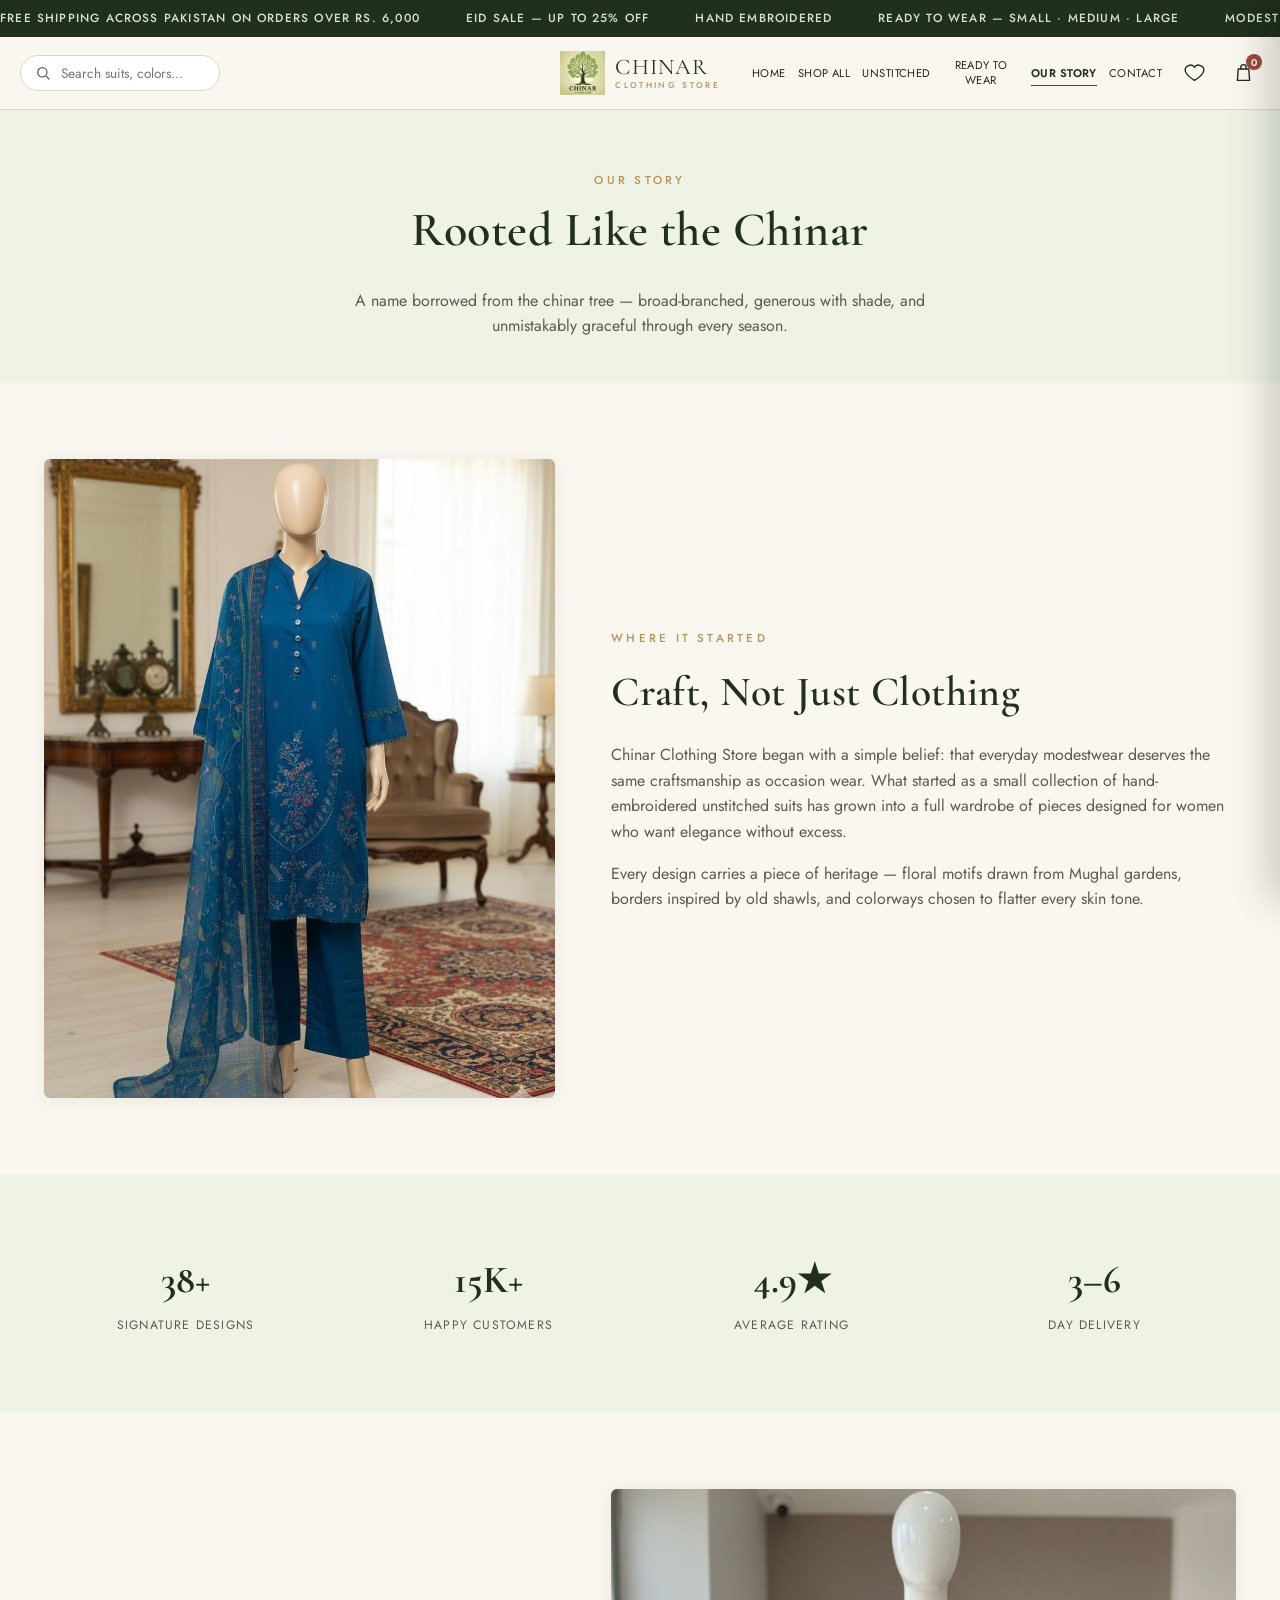
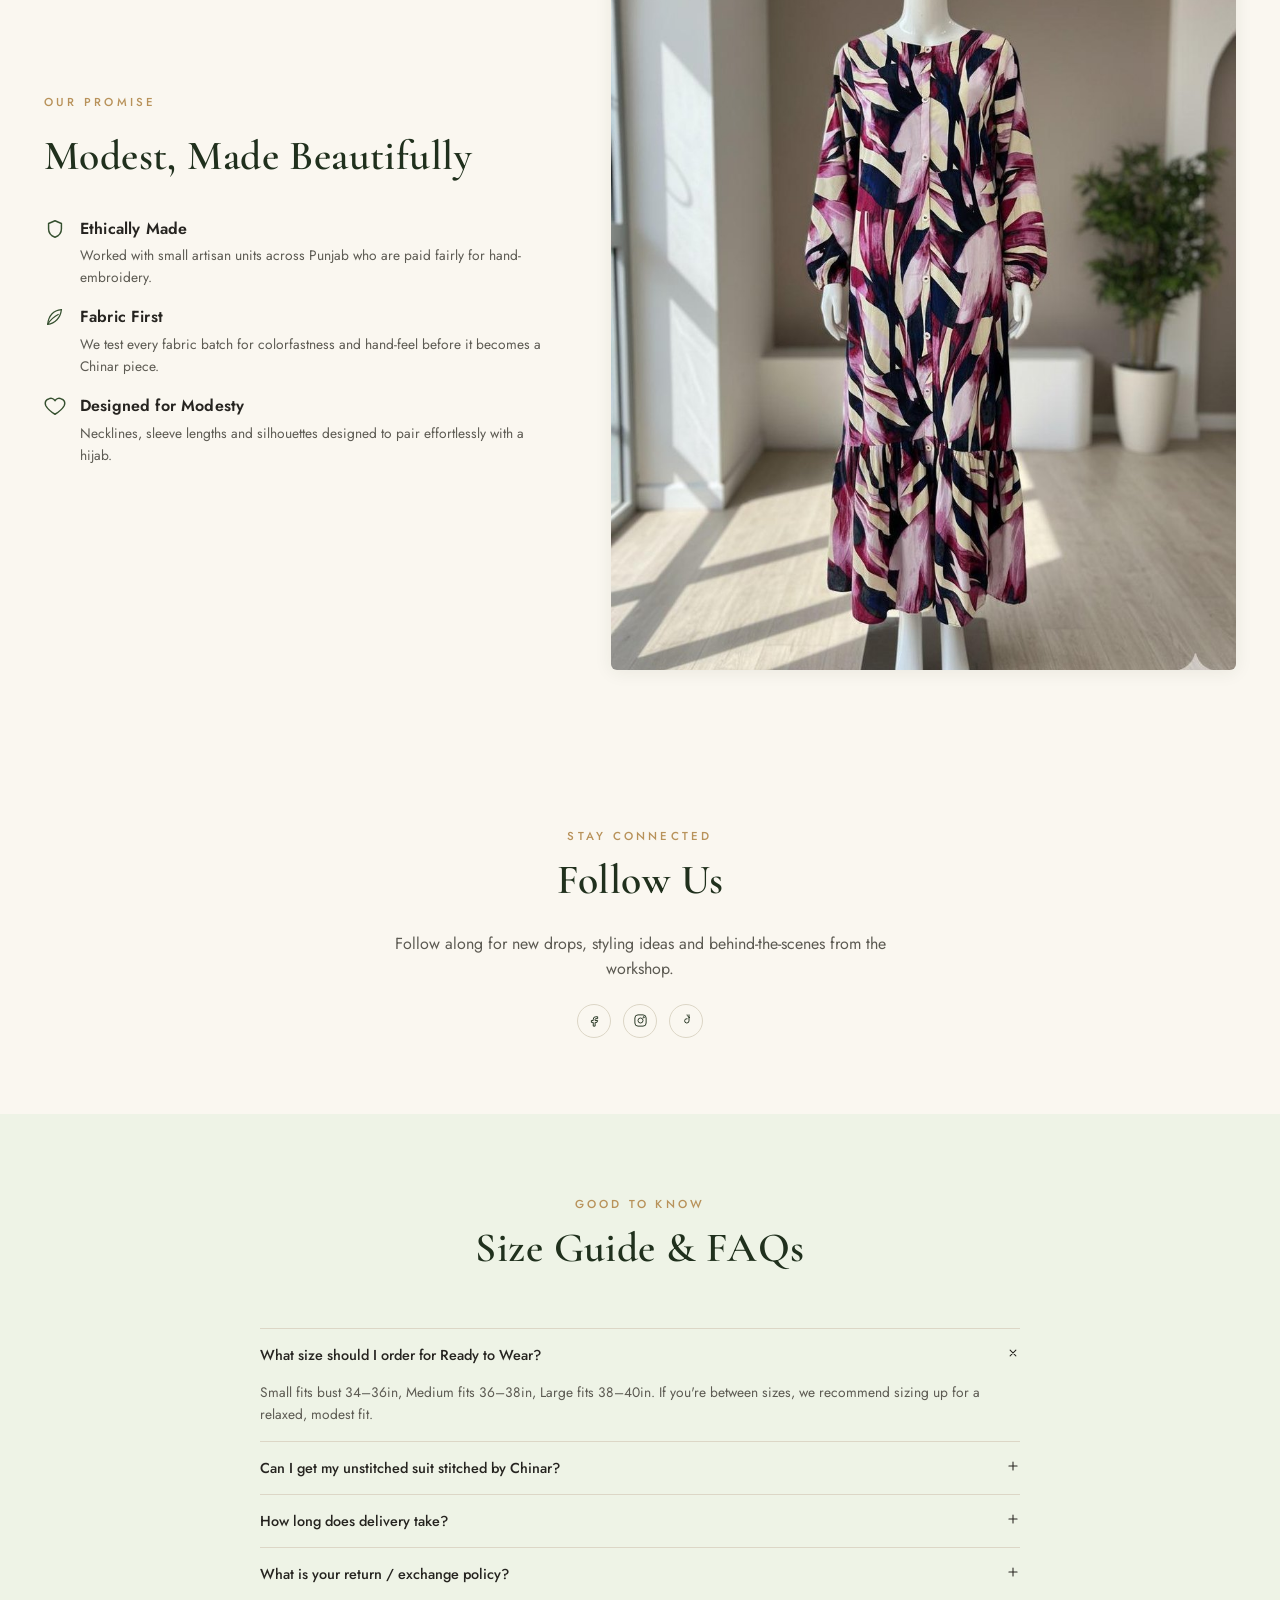
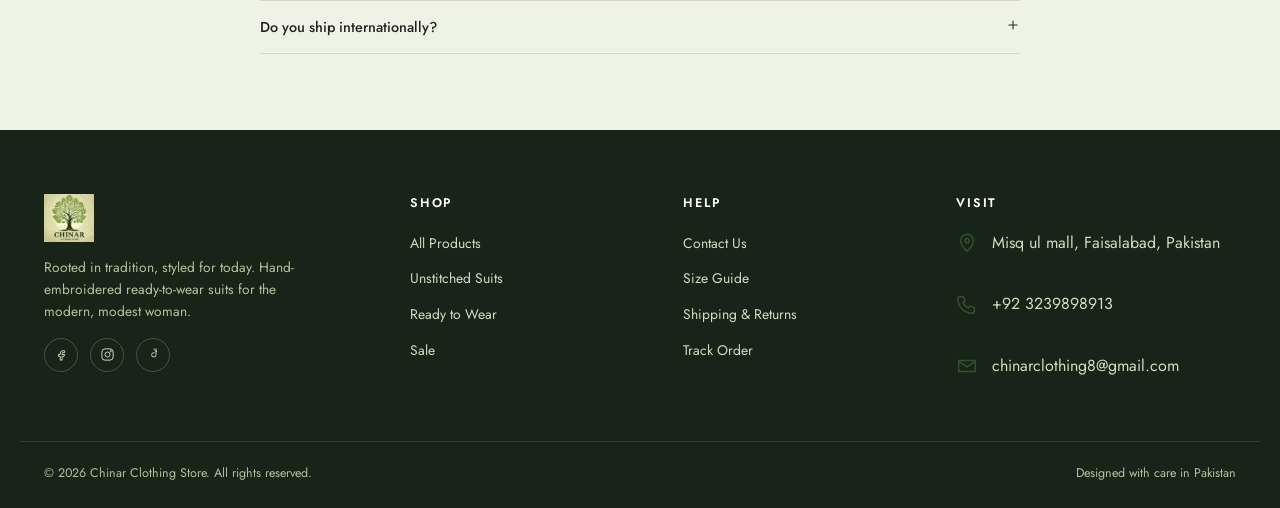
==== about.html @ 91ecc18a "Initial commit" ====
<!DOCTYPE html>
<html lang="en">
<head>
<meta charset="UTF-8" />
<meta name="viewport" content="width=device-width, initial-scale=1.0" />
<title>Our Story — Chinar Clothing Store</title>
<link rel="icon" href="assets/images/logo/chinar-logo-square.png" />
<link rel="preconnect" href="https://fonts.googleapis.com">
<link href="https://fonts.googleapis.com/css2?family=Cormorant+Garamond:ital,wght@0,500;0,600;0,700;1,500&family=Jost:wght@300;400;500;600&display=swap" rel="stylesheet">
<link rel="stylesheet" href="assets/css/style.css" />
</head>
<body>

<div id="top-marquee"></div>
<header class="site-header" id="site-header" data-active="about"></header>

<main>
  <div class="page-hero">
    <div class="container">
      <span class="eyebrow">Our Story</span>
      <h1>Rooted Like the Chinar</h1>
      <p>A name borrowed from the chinar tree — broad-branched, generous with shade, and unmistakably graceful through every season.</p>
    </div>
  </div>

  <section class="section">
    <div class="container story">
      <img id="aboutImg1" src="" alt="Chinar embroidery detail" />
      <div class="story-copy">
        <span class="eyebrow">Where It Started</span>
        <h2 class="section-title">Craft, Not Just Clothing</h2>
        <p>Chinar Clothing Store began with a simple belief: that everyday modestwear deserves the same craftsmanship as occasion wear. What started as a small collection of hand-embroidered unstitched suits has grown into a full wardrobe of pieces designed for women who want elegance without excess.</p>
        <p>Every design carries a piece of heritage — floral motifs drawn from Mughal gardens, borders inspired by old shawls, and colorways chosen to flatter every skin tone.</p>
      </div>
    </div>
  </section>

  <section class="section section-alt">
    <div class="container">
      <div class="stat-strip">
        <div><strong>38+</strong><span>Signature Designs</span></div>
        <div><strong>15K+</strong><span>Happy Customers</span></div>
        <div><strong>4.9★</strong><span>Average Rating</span></div>
        <div><strong>3–6</strong><span>Day Delivery</span></div>
      </div>
    </div>
  </section>

  <section class="section">
    <div class="container story">
      <div class="story-copy">
        <span class="eyebrow">Our Promise</span>
        <h2 class="section-title">Modest, Made Beautifully</h2>
        <ul class="value-list">
          <li id="valLeaf1"><div><h4>Ethically Made</h4><p>Worked with small artisan units across Punjab who are paid fairly for hand-embroidery.</p></div></li>
          <li id="valLeaf2"><div><h4>Fabric First</h4><p>We test every fabric batch for colorfastness and hand-feel before it becomes a Chinar piece.</p></div></li>
          <li id="valLeaf3"><div><h4>Designed for Modesty</h4><p>Necklines, sleeve lengths and silhouettes designed to pair effortlessly with a hijab.</p></div></li>
        </ul>
      </div>
      <img id="aboutImg2" src="" alt="Chinar suit detail" />
    </div>
  </section>

  <section class="section">
    <div class="container" style="text-align:center;">
      <span class="eyebrow">Stay Connected</span>
      <h2 class="section-title">Follow Us</h2>
      <p style="max-width:520px;margin:0 auto 22px;color:var(--ink-soft);">Follow along for new drops, styling ideas and behind-the-scenes from the workshop.</p>
      <div class="social-row social-row--light" style="justify-content:center;margin-top:0;">
        <a href="#" aria-label="Facebook" target="_blank" rel="noopener"><svg viewBox="0 0 24 24" fill="none" stroke="currentColor" stroke-width="1.5"><path d="M14 9h3V6h-3a4 4 0 0 0-4 4v2H7v3h3v6h3v-6h3l1-3h-4v-2a1 1 0 0 1 1-1Z"/></svg></a>
        <a href="#" aria-label="Instagram" target="_blank" rel="noopener"><svg viewBox="0 0 24 24" fill="none" stroke="currentColor" stroke-width="1.5"><rect x="3" y="3" width="18" height="18" rx="5"/><circle cx="12" cy="12" r="4"/><circle cx="17.2" cy="6.8" r="1"/></svg></a>
        <a href="#" aria-label="TikTok" target="_blank" rel="noopener"><svg viewBox="0 0 24 24" fill="none" stroke="currentColor" stroke-width="1.5" stroke-linecap="round" stroke-linejoin="round"><path d="M16 3v9.5a3.5 3.5 0 1 1-3-3.46"/><path d="M13 3c.3 2.2 1.8 3.9 4 4.2"/></svg></a>
      </div>
    </div>
  </section>

  <section class="section section-alt" id="faq">
    <div class="container">
      <div class="section-head">
        <span class="eyebrow">Good to Know</span>
        <h2 class="section-title">Size Guide &amp; FAQs</h2>
      </div>
      <div class="wrap-narrow" style="padding:0;">
        <div class="detail-accordion" id="faqAccordion" style="border-top:1px solid var(--line);"></div>
      </div>
    </div>
  </section>
</main>

<footer class="site-footer" id="site-footer"></footer>
<div id="cart-drawer-mount"></div>

<script src="assets/js/icons.js"></script>
<script src="assets/js/products-data.js"></script>
<script src="assets/js/cart.js"></script>
<script src="assets/js/partials.js"></script>
<script src="assets/js/main.js"></script>
<script>
  document.getElementById('valLeaf1').insertAdjacentHTML('afterbegin', ICONS.shield);
  document.getElementById('valLeaf2').insertAdjacentHTML('afterbegin', ICONS.leaf);
  document.getElementById('valLeaf3').insertAdjacentHTML('afterbegin', ICONS.heart);

  const faqs = [
    { q: "What size should I order for Ready to Wear?", a: "Small fits bust 34–36in, Medium fits 36–38in, Large fits 38–40in. If you're between sizes, we recommend sizing up for a relaxed, modest fit." },
    { q: "Can I get my unstitched suit stitched by Chinar?", a: "Yes — add stitching instructions in the order notes at checkout (bust, shirt length, sleeve style) and our tailoring partner will contact you. Stitching adds 5–7 business days." },
    { q: "How long does delivery take?", a: "Orders are dispatched within 2–3 business days and delivered within 3–6 business days across Pakistan via our courier partners." },
    { q: "What is your return / exchange policy?", a: "Ready-to-wear pieces can be exchanged within 7 days in original, unworn condition with tags attached. Unstitched fabric is cut-to-order and is final sale unless defective." },
    { q: "Do you ship internationally?", a: "Currently we ship across Pakistan only. International shipping is coming soon — join our newsletter to be notified." },
  ];
  document.getElementById('faqAccordion').innerHTML = faqs.map((f, i) => `
    <div class="accordion-item ${i === 0 ? 'open' : ''}">
      <button>${f.q} <span>${ICONS.plus}</span></button>
      <div class="accordion-body">${f.a}</div>
    </div>`).join('');
  document.querySelectorAll('.accordion-item button').forEach(btn => {
    btn.addEventListener('click', () => btn.parentElement.classList.toggle('open'));
  });

  (async function () {
    const products = await loadProducts();
    document.getElementById('aboutImg1').src = products[10]?.images[0] || '';
    document.getElementById('aboutImg2').src = products[25]?.images[1] || products[25]?.images[0] || '';
  })();
</script>
</body>
</html>
---- assets/css/style.css ----
/* =========================================================
   CHINAR — Design Tokens
   Palette: off-white paper, sage greens, deep chinar green,
   warm antique-gold accent for price/luxury touches.
   Type: Cormorant Garamond (display) + Jost (body/utility)
   Signature: hand-drawn chinar leaf/branch line-art motif
   ========================================================= */
:root{
  --off-white:#FAF7F0;
  --paper:#FCFAF5;
  --sage-50:#EEF3E6;
  --sage-100:#E3ECD8;
  --sage-200:#CFDDC0;
  --sage-300:#AEC49B;
  --chinar-green:#35502F;
  --chinar-green-dark:#20301D;
  --chinar-green-deep:#182417;
  --gold:#B8925A;
  --gold-soft:#E7D9BE;
  --ink:#262420;
  --ink-soft:#5C5A52;
  --line:#DCD6C6;
  --sale:#9C4A3C;
  --white:#FFFFFF;

  --font-display: "Cormorant Garamond", "Georgia", serif;
  --font-body: "Jost", "Helvetica Neue", Arial, sans-serif;

  --radius-sm: 3px;
  --radius-md: 6px;
  --shadow-card: 0 2px 18px rgba(32,48,29,0.08);
  --shadow-lift: 0 14px 40px rgba(32,48,29,0.16);
  --ease: cubic-bezier(.4,0,.2,1);
}

*,*::before,*::after{ box-sizing:border-box; }
html{ scroll-behavior:smooth; }
body{
  margin:0;
  font-family:var(--font-body);
  background:var(--off-white);
  color:var(--ink);
  -webkit-font-smoothing:antialiased;
  font-size:16px;
  line-height:1.6;
}
img{ max-width:100%; display:block; }
a{ color:inherit; text-decoration:none; }
ul{ list-style:none; margin:0; padding:0; }
button{ font-family:inherit; cursor:pointer; }
input,select,textarea{ font-family:inherit; font-size:1rem; }

h1,h2,h3,h4{
  font-family:var(--font-display);
  color:var(--chinar-green-dark);
  margin:0 0 .4em;
  font-weight:600;
  letter-spacing:.01em;
}
.eyebrow{
  font-family:var(--font-body);
  font-size:.72rem;
  letter-spacing:.28em;
  text-transform:uppercase;
  color:var(--gold);
  font-weight:500;
}
.section-title{ font-size:clamp(1.9rem,3.4vw,2.6rem); }
.lede{ color:var(--ink-soft); font-size:1.02rem; max-width:56ch; }

:focus-visible{ outline:2px solid var(--chinar-green); outline-offset:3px; }
@media (prefers-reduced-motion: reduce){
  *{ animation-duration:.001ms !important; transition-duration:.001ms !important; scroll-behavior:auto !important; }
}

.container{ width:100%; max-width:1240px; margin:0 auto; padding:0 24px; }
.wrap-narrow{ width:100%; max-width:760px; margin:0 auto; padding:0 24px; }

/* -------- Leaf / branch signature motifs -------- */
.leaf-divider{ display:flex; align-items:center; justify-content:center; gap:14px; margin:0 auto; width:100%; max-width:420px; }
.leaf-divider .line{ flex:1; height:1px; background:var(--sage-300); }
.leaf-divider svg{ width:22px; height:22px; flex:none; color:var(--chinar-green); }

.branch-bg{ position:absolute; inset:0; overflow:hidden; pointer-events:none; z-index:0; }
.branch-bg svg{ position:absolute; opacity:.14; }

/* =========================== HEADER =========================== */
.site-header{
  position:sticky; top:0; z-index:100;
  background:rgba(250,247,240,.92);
  backdrop-filter:blur(8px);
  border-bottom:1px solid var(--line);
}

.nav{
  display:flex; align-items:center; justify-content:space-between;
  padding:14px 0; gap:14px;
}
.nav-left, .nav-right{ display:flex; align-items:center; gap:16px; flex:1; min-width:0; }
.nav-right{ justify-content:flex-end; }
.brand{ display:flex; align-items:center; gap:10px; flex:none; }
.brand img{ height:44px; width:auto; }
.brand-text{ font-family:var(--font-display); font-size:1.4rem; letter-spacing:.05em; color:var(--chinar-green-dark); line-height:1; white-space:nowrap; }
.brand-text span{ display:block; font-family:var(--font-body); font-size:.52rem; letter-spacing:.28em; color:var(--gold); font-weight:500; margin-top:3px; }

.nav-links{ display:flex; align-items:center; gap:12px; flex-wrap:nowrap; }
.nav-links a{
  font-size:.7rem; letter-spacing:.04em; text-transform:uppercase;
  color:var(--ink); position:relative; padding:4px 0;
  flex:0 0 auto; max-width:76px; text-align:center; white-space:normal; line-height:1.3;
}
.nav-links a::after{
  content:""; position:absolute; left:0; bottom:-2px; width:0; height:1px;
  background:var(--chinar-green); transition:width .25s var(--ease);
}
.nav-links a:hover::after, .nav-links a.active::after{ width:100%; }
.nav-links a.active{ color:var(--chinar-green-dark); font-weight:600; }

.icon-btn{
  position:relative; background:none; border:none; padding:6px; color:var(--chinar-green-dark);
  display:inline-flex; align-items:center; justify-content:center;
}
.icon-btn svg{ width:21px; height:21px; }
.badge-count{
  position:absolute; top:-2px; right:-2px; background:var(--sale); color:#fff;
  font-size:.62rem; min-width:16px; height:16px; border-radius:50%;
  display:flex; align-items:center; justify-content:center; font-weight:600;
}
.search-box{ display:flex; align-items:center; background:var(--white); border:1px solid var(--line); border-radius:20px; padding:6px 14px; gap:8px; max-width:200px; }
.search-box input{ border:none; outline:none; background:transparent; font-size:.85rem; width:100%; color:var(--ink); }
.search-box svg{ width:16px; height:16px; color:var(--ink-soft); flex:none; }

.menu-toggle{ display:none; background:none; border:none; color:var(--chinar-green-dark); }
.menu-toggle svg{ width:26px; height:26px; }

@media (max-width: 1080px){
  .nav-links{
    position:fixed; inset:0 0 0 auto; width:min(78vw,340px); height:100vh;
    background:var(--paper); flex-direction:column; padding:100px 32px 32px;
    transform:translateX(100%); transition:transform .35s var(--ease); z-index:200;
    box-shadow:var(--shadow-lift); gap:22px;
  }
  .nav-links.open{ transform:translateX(0); }
  .nav-links a{ font-size:1rem; max-width:none; text-align:left; white-space:nowrap; }
  .search-box{ display:none; }
  .menu-toggle{ display:inline-flex; }
  .nav-scrim{ display:none; position:fixed; inset:0; background:rgba(24,36,23,.4); z-index:150; }
  .nav-scrim.open{ display:block; }
}

/* =========================== BUTTONS =========================== */
.btn{
  display:inline-flex; align-items:center; justify-content:center; gap:8px;
  padding:14px 30px; font-size:.8rem; letter-spacing:.14em; text-transform:uppercase;
  border-radius:2px; border:1px solid transparent; transition:all .25s var(--ease); font-weight:500;
}
.btn-primary{ background:var(--chinar-green-dark); color:var(--off-white); }
.btn-primary:hover{ background:var(--chinar-green); transform:translateY(-1px); box-shadow:var(--shadow-card); }
.btn-outline{ border-color:var(--chinar-green-dark); color:var(--chinar-green-dark); background:transparent; }
.btn-outline:hover{ background:var(--chinar-green-dark); color:var(--off-white); }
.btn-gold{ background:var(--gold); color:var(--chinar-green-deep); }
.btn-gold:hover{ background:#a5814c; }
.btn-block{ width:100%; }
.btn:disabled{ opacity:.45; cursor:not-allowed; pointer-events:none; }
.btn-sm{ padding:9px 18px; font-size:.72rem; }

/* =========================== HERO =========================== */
.hero{
  position:relative; overflow:hidden;
  background:linear-gradient(180deg,var(--sage-50) 0%, var(--off-white) 78%);
  padding:0px 0 32px;
}
.hero-grid{ position:relative; z-index:1; display:grid; grid-template-columns:1.05fr .95fr; gap:40px; align-items:center;}
.hero-copy .eyebrow{ margin-bottom:14px; display:block; }
.hero-copy h1{ font-size:clamp(2.6rem,5.2vw,4.1rem); line-height:1.05; margin-bottom:20px; }
.hero-copy h1 em{ font-style:italic; color:var(--chinar-green); }
.hero-copy p{ color:var(--ink-soft); max-width:46ch; margin-bottom:30px; font-size:1.05rem; }
.hero-cta{ display:flex; gap:16px; flex-wrap:wrap; }
.hero-stats{ display:flex; gap:34px; margin-top:44px; }
.hero-stats div strong{ display:block; font-family:var(--font-display); font-size:1.7rem; color:var(--chinar-green-dark); }
.hero-stats div span{ font-size:.72rem; letter-spacing:.1em; text-transform:uppercase; color:var(--ink-soft); }

.hero-visual{ position:relative; aspect-ratio:5/6; border-radius:6px; overflow:hidden; box-shadow:var(--shadow-lift); }
.hero-visual .track{ display:flex; width:400%; height:100%; animation:heroSlide 15s infinite ease-in-out; }
.hero-visual .track img{ width:25%; height:100%; object-fit:cover; }
@keyframes heroSlide{
  0%,20%{ transform:translateX(0); }
  25%,45%{ transform:translateX(-25%); }
  50%,70%{ transform:translateX(-50%); }
  75%,95%{ transform:translateX(-75%); }
  100%{ transform:translateX(0); }
}
.hero-visual .frame-tag{
  position:absolute; left:18px; bottom:18px; background:rgba(250,247,240,.92);
  padding:10px 16px; border-radius:3px; font-family:var(--font-display); font-size:1rem; color:var(--chinar-green-dark);
}
@media (max-width: 900px){
  .hero-grid{ grid-template-columns:1fr; }
  .hero-visual{ order:-1; aspect-ratio:1/1; }
}

/* =========================== MARQUEE / CATEGORY STRIP =========================== */
.strip{ background:var(--chinar-green-dark); color:var(--sage-100); padding:9px 0; overflow:hidden; }
.strip-track{ display:flex; gap:46px; white-space:nowrap; animation:marquee 28s linear infinite; width:max-content; }
.strip-track span{ font-family:var(--font-body); font-size:.74rem; letter-spacing:.1em; text-transform:uppercase; color:var(--sage-100); font-weight:500; opacity:.95; }
@keyframes marquee{ from{transform:translateX(0);} to{transform:translateX(-50%);} }

/* =========================== SECTIONS =========================== */
.section{ padding:76px 0; }
.section-head{ text-align:center; max-width:640px; margin:0 auto 46px; }
.section-head .lede{ margin:14px auto 0; }
.section-alt{ background:var(--sage-50); }

/* =========================== CATEGORY CARDS =========================== */
.cat-grid{ display:grid; grid-template-columns:repeat(3,1fr); gap:24px; }
.cat-card{ position:relative; border-radius:6px; overflow:hidden; aspect-ratio:3/4; box-shadow:var(--shadow-card); }
.cat-card img{ width:100%; height:100%; object-fit:cover; transition:transform .6s var(--ease); }
.cat-card:hover img{ transform:scale(1.06); }
.cat-card::after{ content:""; position:absolute; inset:0; background:linear-gradient(0deg,rgba(24,36,23,.72) 0%, rgba(24,36,23,0) 55%); }
.cat-card-label{ position:absolute; left:20px; bottom:18px; z-index:2; color:#fff; }
.cat-card-label .eyebrow{ color:var(--sage-200); }
.cat-card-label h3{ color:#fff; margin:4px 0 0; font-size:1.5rem; }
@media (max-width:800px){ .cat-grid{ grid-template-columns:1fr 1fr; } }
@media (max-width:520px){ .cat-grid{ grid-template-columns:1fr; } }

/* =========================== PRODUCT GRID / CARD =========================== */
.toolbar{ display:flex; flex-wrap:wrap; gap:14px; align-items:center; justify-content:space-between; margin-bottom:30px; }
.filters{ display:flex; gap:10px; flex-wrap:wrap; }
.chip{
  padding:9px 18px; border:1px solid var(--line); border-radius:20px; font-size:.78rem;
  letter-spacing:.04em; background:var(--white); color:var(--ink-soft); transition:all .2s var(--ease);
}
.chip:hover{ border-color:var(--chinar-green); color:var(--chinar-green-dark); }
.chip.active{ background:var(--chinar-green-dark); border-color:var(--chinar-green-dark); color:#fff; }
.sort-select{ padding:9px 14px; border:1px solid var(--line); border-radius:20px; background:var(--white); color:var(--ink-soft); font-size:.8rem; }
.result-count{ font-size:.82rem; color:var(--ink-soft); }

.product-grid{ display:grid; grid-template-columns:repeat(4,1fr); gap:26px 22px; }
@media (max-width:1080px){ .product-grid{ grid-template-columns:repeat(3,1fr); } }
@media (max-width:760px){ .product-grid{ grid-template-columns:repeat(2,1fr); gap:16px 12px; } }

.product-card{
  background:var(--white); border-radius:var(--radius-md); overflow:hidden;
  box-shadow:var(--shadow-card); transition:transform .3s var(--ease), box-shadow .3s var(--ease);
  display:flex; flex-direction:column; position:relative;
}
.product-card:hover{ transform:translateY(-5px); box-shadow:var(--shadow-lift); }
.product-media{ position:relative; aspect-ratio:3/4; overflow:hidden; background:var(--sage-50); }
.product-media img{ width:100%; height:100%; object-fit:cover; transition:opacity .4s var(--ease), transform .5s var(--ease); }
.product-media img.img-b{ position:absolute; inset:0; opacity:0; }
.product-card:hover .img-a{ opacity:0; }
.product-card:hover .img-b{ opacity:1; transform:scale(1.03); }

.tag-row{ position:absolute; top:10px; left:10px; display:flex; gap:6px; z-index:2; }
.tag{ font-size:.62rem; letter-spacing:.08em; text-transform:uppercase; padding:5px 9px; border-radius:2px; font-weight:600; }
.tag-sale{ background:var(--sale); color:#fff; }
.tag-new{ background:var(--chinar-green-dark); color:#fff; }
.tag-limited{ background:var(--gold); color:var(--chinar-green-deep); }
.tag-out{ background:var(--ink-soft); color:#fff; }

.wish-btn{
  position:absolute; top:10px; right:10px; z-index:2; background:rgba(255,255,255,.92); border:none;
  width:32px; height:32px; border-radius:50%; display:flex; align-items:center; justify-content:center;
  color:var(--chinar-green-dark); transition:transform .2s var(--ease);
}
.wish-btn:hover{ transform:scale(1.1); }
.wish-btn svg{ width:16px; height:16px; }
.wish-btn.active svg{ fill:var(--sale); stroke:var(--sale); }

.quick-add{
  position:absolute; left:8px; right:8px; bottom:8px; z-index:2;
  opacity:0; transform:translateY(6px); transition:all .25s var(--ease);
}
.product-card:hover .quick-add{ opacity:1; transform:translateY(0); }
.quick-add button{
  width:100%; background:var(--chinar-green-dark); color:#fff; border:none; padding:11px; font-size:.72rem;
  letter-spacing:.1em; text-transform:uppercase; border-radius:2px;
}
.quick-add button:hover{ background:var(--chinar-green); }

.product-info{ padding:14px 14px 16px; flex:1; display:flex; flex-direction:column; gap:5px; }
.product-info .p-collection{ font-size:.66rem; letter-spacing:.12em; text-transform:uppercase; color:var(--gold); }
.product-info h3{ font-size:1.08rem; margin:0; font-weight:600; }
.product-info .p-color{ font-size:.78rem; color:var(--ink-soft); }
.price-row{ display:flex; align-items:baseline; gap:8px; margin-top:4px; }
.price{ font-family:var(--font-display); font-size:1.2rem; color:var(--chinar-green-dark); font-weight:600; }
.price-old{ font-size:.85rem; color:var(--ink-soft); text-decoration:line-through; }
.price-off{ font-size:.7rem; color:var(--sale); font-weight:600; }

.clip-dots{ position:absolute; bottom:8px; left:50%; transform:translateX(-50%); display:flex; gap:5px; z-index:2; }
.clip-dots span{ width:5px; height:5px; border-radius:50%; background:rgba(255,255,255,.6); }
.clip-dots span.on{ background:#fff; }

/* =========================== FEATURE / STORY SPLIT =========================== */
.story{ display:grid; grid-template-columns:.9fr 1.1fr; gap:56px; align-items:center; }
.story img{ border-radius:6px; box-shadow:var(--shadow-card); width:100%; aspect-ratio:4/5; object-fit:cover; }
.story-copy .eyebrow{ display:block; margin-bottom:12px; }
.story-copy p{ color:var(--ink-soft); margin-bottom:16px; }
.value-list{ display:grid; gap:16px; margin-top:26px; }
.value-list li{ display:flex; gap:14px; align-items:flex-start; }
.value-list svg{ width:22px; height:22px; color:var(--chinar-green); flex:none; margin-top:2px; }
.value-list h4{ margin:0 0 3px; font-size:1rem; font-family:var(--font-body); font-weight:600; color:var(--ink); }
.value-list p{ margin:0; font-size:.86rem; color:var(--ink-soft); }
@media (max-width:900px){ .story{ grid-template-columns:1fr; } }

/* =========================== TESTIMONIALS =========================== */
.testi-grid{ display:grid; grid-template-columns:repeat(3,1fr); gap:24px; }
.testi-card{ background:var(--white); padding:28px; border-radius:6px; box-shadow:var(--shadow-card); }
.testi-card .stars{ color:var(--gold); letter-spacing:2px; margin-bottom:12px; }
.testi-card p{ color:var(--ink-soft); font-size:.94rem; margin-bottom:16px; }
.testi-name{ font-family:var(--font-display); font-size:1.05rem; color:var(--chinar-green-dark); }
.testi-loc{ font-size:.76rem; color:var(--ink-soft); }
@media (max-width:800px){ .testi-grid{ grid-template-columns:1fr; } }

/* =========================== NEWSLETTER =========================== */
.newsletter{ background:var(--chinar-green-dark); color:var(--off-white); border-radius:8px; padding:56px 40px; text-align:center; position:relative; overflow:hidden; }
.newsletter h2{ color:#fff; }
.newsletter p{ color:var(--sage-200); max-width:50ch; margin:0 auto 26px; }
.newsletter-form{ display:flex; gap:10px; max-width:420px; margin:0 auto; }
.newsletter-form input{ flex:1; padding:13px 16px; border-radius:3px; border:none; }
@media (max-width:520px){ .newsletter-form{ flex-direction:column; } }

/* =========================== FOOTER =========================== */
.site-footer{ background:var(--chinar-green-deep); color:var(--sage-200); padding:64px 0 24px; }
.footer-grid{ display:grid; grid-template-columns:1.4fr 1fr 1fr 1.2fr; gap:40px; padding-bottom:40px; border-bottom:1px solid rgba(255,255,255,.1); }
.footer-brand img{ height:48px; margin-bottom:14px; }
.footer-brand p{ font-size:.86rem; color:var(--sage-300); max-width:32ch; }
.footer-col h4{ color:#fff; font-family:var(--font-body); font-size:.78rem; letter-spacing:.14em; text-transform:uppercase; margin-bottom:16px; font-weight:600; }
.footer-col li{ margin-bottom:10px; }
.footer-col a{ font-size:.87rem; color:var(--sage-200); }
.footer-col a:hover{ color:#fff; }
.social-row{ display:flex; gap:12px; margin-top:16px; }
.social-row a{ width:34px; height:34px; border:1px solid rgba(255,255,255,.2); border-radius:50%; display:flex; align-items:center; justify-content:center; }
.social-row a:hover{ background:var(--chinar-green); border-color:var(--chinar-green);}
.social-row svg{ width:15px; height:15px; }
.social-row--light a{ border-color:var(--line); color:var(--chinar-green-dark); }
.social-row--light a:hover{ background:var(--chinar-green); border-color:var(--chinar-green); color:#fff; }
.footer-bottom{ display:flex; justify-content:space-between; align-items:center; padding-top:22px; font-size:.78rem; color:var(--sage-300); flex-wrap:wrap; gap:10px; }
@media (max-width:900px){ .footer-grid{ grid-template-columns:1fr 1fr; } }
@media (max-width:520px){ .footer-grid{ grid-template-columns:1fr; } }

/* =========================== BREADCRUMB =========================== */
.breadcrumb{ font-size:.78rem; color:var(--ink-soft); padding:20px 0; display:flex; gap:8px; align-items:center; }
.breadcrumb a:hover{ color:var(--chinar-green); }

/* =========================== PRODUCT DETAIL =========================== */
.pdp{ display:grid; grid-template-columns:.55fr .8fr .55fr; gap:0; align-items:start; }
.pdp-thumbs{ display:flex; flex-direction:column; gap:10px; position:sticky; top:90px; }
.pdp-thumb{ border:1px solid var(--line); border-radius:4px; overflow:hidden; cursor:pointer; aspect-ratio:3/4; width:74px; }
.pdp-thumb.active{ border-color:var(--chinar-green); box-shadow:0 0 0 1px var(--chinar-green); }
.pdp-main{ padding:0 26px; }
.pdp-main-media{ position:relative; border-radius:6px; overflow:hidden; aspect-ratio:3/4; background:var(--sage-50); box-shadow:var(--shadow-card); }
.pdp-main-media img{ width:100%; height:100%; object-fit:cover; }
.pdp-nav-btn{ position:absolute; top:50%; transform:translateY(-50%); background:rgba(255,255,255,.85); border:none; width:38px; height:38px; border-radius:50%; display:flex; align-items:center; justify-content:center; }
.pdp-nav-btn.prev{ left:12px; } .pdp-nav-btn.next{ right:12px; }
.pdp-nav-btn svg{ width:18px; height:18px; }
.pdp-clip-count{ position:absolute; bottom:12px; right:12px; background:rgba(24,36,23,.7); color:#fff; font-size:.72rem; padding:5px 10px; border-radius:12px; }

.pdp-info{ padding-left:10px; }
.pdp-info .p-collection{ font-size:.72rem; letter-spacing:.14em; text-transform:uppercase; color:var(--gold); }
.pdp-info h1{ font-size:2rem; margin:8px 0 6px; }
.pdp-info .p-sku{ font-size:.76rem; color:var(--ink-soft); margin-bottom:14px; }
.pdp-price-row{ display:flex; align-items:baseline; gap:12px; margin:14px 0 6px; }
.pdp-price-row .price{ font-size:1.7rem; }
.pdp-stock{ font-size:.82rem; margin-bottom:20px; display:inline-flex; align-items:center; gap:6px; }
.dot{ width:7px; height:7px; border-radius:50%; }
.dot.in{ background:#4c7a3f; } .dot.out{ background:var(--sale); }
.pdp-desc{ color:var(--ink-soft); font-size:.94rem; margin-bottom:22px; padding-bottom:22px; border-bottom:1px solid var(--line); }

.size-label{ display:flex; justify-content:space-between; font-size:.8rem; margin-bottom:10px; }
.size-label a{ color:var(--chinar-green); text-decoration:underline; }
.size-options{ display:flex; gap:10px; flex-wrap:wrap; margin-bottom:24px; }
.size-opt{ border:1px solid var(--line); background:#fff; padding:11px 18px; border-radius:3px; font-size:.85rem; }
.size-opt.active{ border-color:var(--chinar-green-dark); background:var(--chinar-green-dark); color:#fff; }
.size-opt:disabled{ opacity:.4; text-decoration:line-through; cursor:not-allowed; }

.qty-row{ display:flex; align-items:center; gap:16px; margin-bottom:22px; }
.qty-stepper{ display:flex; align-items:center; border:1px solid var(--line); border-radius:3px; }
.qty-stepper button{ background:none; border:none; width:38px; height:42px; font-size:1.1rem; color:var(--chinar-green-dark); }
.qty-stepper span{ width:34px; text-align:center; font-size:.95rem; }

.pdp-actions{ display:flex; gap:12px; margin-bottom:26px; }
.pdp-trust{ display:grid; gap:12px; }
.pdp-trust li{ display:flex; gap:10px; align-items:center; font-size:.82rem; color:var(--ink-soft); }
.pdp-trust svg{ width:18px; height:18px; color:var(--chinar-green); flex:none; }

.pdp-side{ padding-left:26px; }
.detail-accordion{ border-top:1px solid var(--line); }
.accordion-item{ border-bottom:1px solid var(--line); }
.accordion-item button{ width:100%; text-align:left; background:none; border:none; padding:16px 0; display:flex; justify-content:space-between; align-items:center; font-size:.9rem; color:var(--ink); font-weight:500; }
.accordion-item button svg{ width:14px; height:14px; transition:transform .25s var(--ease); }
.accordion-item.open button svg{ transform:rotate(45deg); }
.accordion-body{ max-height:0; overflow:hidden; transition:max-height .3s var(--ease); font-size:.86rem; color:var(--ink-soft); }
.accordion-item.open .accordion-body{ max-height:300px; padding-bottom:16px; }

@media (max-width:980px){
  .pdp{ grid-template-columns:1fr; }
  .pdp-thumbs{ position:static; flex-direction:row; overflow-x:auto; }
  .pdp-thumb{ width:64px; flex:none; }
  .pdp-main, .pdp-side{ padding:20px 0; }
}

/* related */
.related-title{ margin-top:70px; margin-bottom:26px; text-align:center; }

/* =========================== CART DRAWER =========================== */
.cart-scrim{ position:fixed; inset:0; background:rgba(24,36,23,.45); z-index:300; opacity:0; pointer-events:none; transition:opacity .3s var(--ease); }
.cart-scrim.open{ opacity:1; pointer-events:auto; }
.cart-drawer{
  position:fixed; top:0; right:0; height:100vh; width:min(420px,92vw); background:var(--paper);
  z-index:301; transform:translateX(100%); transition:transform .35s var(--ease);
  display:flex; flex-direction:column; box-shadow:-10px 0 40px rgba(0,0,0,.2);
}
.cart-drawer.open{ transform:translateX(0); }
.cart-head{ display:flex; justify-content:space-between; align-items:center; padding:22px 24px; border-bottom:1px solid var(--line); }
.cart-head h3{ margin:0; font-size:1.3rem; }
.cart-close{ background:none; border:none; color:var(--ink); }
.cart-close svg{ width:22px; height:22px; }
.cart-items{ flex:1; overflow-y:auto; padding:18px 24px; display:flex; flex-direction:column; gap:18px; }
.cart-empty{ text-align:center; padding:60px 20px; color:var(--ink-soft); }
.cart-empty svg{ width:56px; height:56px; color:var(--sage-300); margin-bottom:14px; }
.cart-item{ display:flex; gap:14px; }
.cart-item img{ width:70px; height:93px; object-fit:cover; border-radius:4px; }
.cart-item-info{ flex:1; }
.cart-item-info h4{ font-family:var(--font-body); font-weight:600; font-size:.92rem; margin:0 0 3px; }
.cart-item-info .meta{ font-size:.76rem; color:var(--ink-soft); margin-bottom:8px; }
.cart-item-row{ display:flex; justify-content:space-between; align-items:center; }
.cart-item-remove{ background:none; border:none; color:var(--sale); font-size:.74rem; text-decoration:underline; }
.mini-stepper{ display:flex; align-items:center; border:1px solid var(--line); border-radius:3px; }
.mini-stepper button{ background:none; border:none; width:26px; height:28px; font-size:.9rem; }
.mini-stepper span{ width:22px; text-align:center; font-size:.82rem; }
.cart-foot{ padding:20px 24px 26px; border-top:1px solid var(--line); }
.cart-subtotal{ display:flex; justify-content:space-between; margin-bottom:6px; font-size:.95rem; }
.cart-subtotal strong{ font-family:var(--font-display); font-size:1.2rem; color:var(--chinar-green-dark); }
.cart-note{ font-size:.76rem; color:var(--ink-soft); margin-bottom:16px; }

.toast{
  position:fixed; bottom:26px; left:50%; transform:translateX(-50%) translateY(20px); z-index:400;
  background:var(--chinar-green-dark); color:#fff; padding:14px 22px; border-radius:30px;
  font-size:.85rem; display:flex; align-items:center; gap:10px; opacity:0; transition:all .3s var(--ease); pointer-events:none;
}
.toast.show{ opacity:1; transform:translateX(-50%) translateY(0); }
.toast svg{ width:18px; height:18px; color:var(--sage-200); }

/* =========================== FORMS / CHECKOUT / CART PAGE =========================== */
.form-grid{ display:grid; grid-template-columns:1fr 1fr; gap:16px; }
.form-field{ margin-bottom:16px; }
.form-field label{ display:block; font-size:.78rem; letter-spacing:.04em; margin-bottom:7px; color:var(--ink-soft); }
.form-field input, .form-field select, .form-field textarea{
  width:100%; padding:12px 14px; border:1px solid var(--line); border-radius:4px; background:#fff; color:var(--ink);
}
.form-field input:focus, .form-field select:focus, .form-field textarea:focus{ border-color:var(--chinar-green); }
.pay-options{ display:grid; gap:12px; margin:18px 0 26px; }
.pay-opt{ border:1px solid var(--line); border-radius:6px; padding:15px 16px; display:flex; align-items:center; gap:12px; cursor:pointer; }
.pay-opt.selected{ border-color:var(--chinar-green); background:var(--sage-50); }
.pay-opt input{ width:16px; height:16px; accent-color:var(--chinar-green-dark); }
.pay-opt .pay-name{ font-weight:600; font-size:.92rem; }
.pay-opt .pay-desc{ font-size:.78rem; color:var(--ink-soft); }
.pay-opt svg{ width:24px; height:24px; color:var(--chinar-green); }

.checkout-grid{ display:grid; grid-template-columns:1.3fr .9fr; gap:50px; align-items:start; }
.order-summary{ background:var(--sage-50); border-radius:8px; padding:26px; position:sticky; top:100px; }
.order-summary .row{ display:flex; justify-content:space-between; font-size:.9rem; margin-bottom:10px; color:var(--ink-soft); }
.order-summary .row.total{ font-size:1.15rem; color:var(--chinar-green-dark); font-weight:600; margin-top:14px; padding-top:14px; border-top:1px solid var(--line); }
.order-summary .row.total strong{ font-family:var(--font-display); font-size:1.4rem; }
.mini-cart-row{ display:flex; gap:12px; margin-bottom:14px; }
.mini-cart-row img{ width:52px; height:69px; object-fit:cover; border-radius:3px; }
.mini-cart-row .qty-badge{ background:var(--chinar-green-dark); color:#fff; border-radius:50%; width:18px; height:18px; font-size:.65rem; display:inline-flex; align-items:center; justify-content:center; margin-left:6px; }
.promo-row{ display:flex; gap:8px; margin:16px 0; }
.promo-row input{ flex:1; padding:11px 12px; border:1px solid var(--line); border-radius:4px; }
@media (max-width:900px){ .checkout-grid{ grid-template-columns:1fr; } .order-summary{ position:static; } .form-grid{ grid-template-columns:1fr; } }

.cart-table{ width:100%; border-collapse:collapse; }
.cart-table th{ text-align:left; font-size:.72rem; letter-spacing:.1em; text-transform:uppercase; color:var(--ink-soft); padding:0 0 14px; border-bottom:1px solid var(--line); }
.cart-table td{ padding:20px 0; border-bottom:1px solid var(--line); vertical-align:top; }
.cart-table .prod-cell{ display:flex; gap:16px; }
.cart-table .prod-cell img{ width:80px; height:106px; object-fit:cover; border-radius:4px; }

.empty-state{ text-align:center; padding:90px 20px; }
.empty-state svg{ width:70px; height:70px; color:var(--sage-300); margin-bottom:18px; }

/* =========================== PAGE HERO (interior pages) =========================== */
.page-hero{ background:var(--sage-50); padding:56px 0 44px; text-align:center; position:relative; overflow:hidden; }
.page-hero h1{ font-size:clamp(2.2rem,4vw,3rem); }
.page-hero p{ color:var(--ink-soft); max-width:60ch; margin:10px auto 0; }

/* =========================== ABOUT PAGE EXTRAS =========================== */
.stat-strip{ display:grid; grid-template-columns:repeat(4,1fr); gap:20px; text-align:center; }
.stat-strip div strong{ display:block; font-family:var(--font-display); font-size:2.4rem; color:var(--chinar-green-dark); }
.stat-strip div span{ font-size:.76rem; letter-spacing:.1em; text-transform:uppercase; color:var(--ink-soft); }
@media (max-width:700px){ .stat-strip{ grid-template-columns:1fr 1fr; } }

/* =========================== CONTACT =========================== */
.contact-grid{ display:grid; grid-template-columns:1fr 1fr; gap:50px; }
.contact-info li{ display:flex; gap:14px; margin-bottom:22px; }
.contact-info svg{ width:22px; height:22px; color:var(--chinar-green); flex:none; margin-top:2px; }
.contact-info h4{ margin:0 0 3px; font-size:.95rem; color:var(--ink); }
.contact-info p{ margin:0; font-size:.85rem; color:var(--ink-soft); }
@media (max-width:800px){ .contact-grid{ grid-template-columns:1fr; } }

/* utility */
.mt-0{margin-top:0;} .center{ text-align:center; }
.skeleton{ background:linear-gradient(90deg,var(--sage-50) 25%,var(--sage-100) 37%,var(--sage-50) 63%); background-size:400% 100%; animation:sk 1.4s ease infinite; }
@keyframes sk{ 0%{background-position:100% 0;} 100%{background-position:0 0;} }
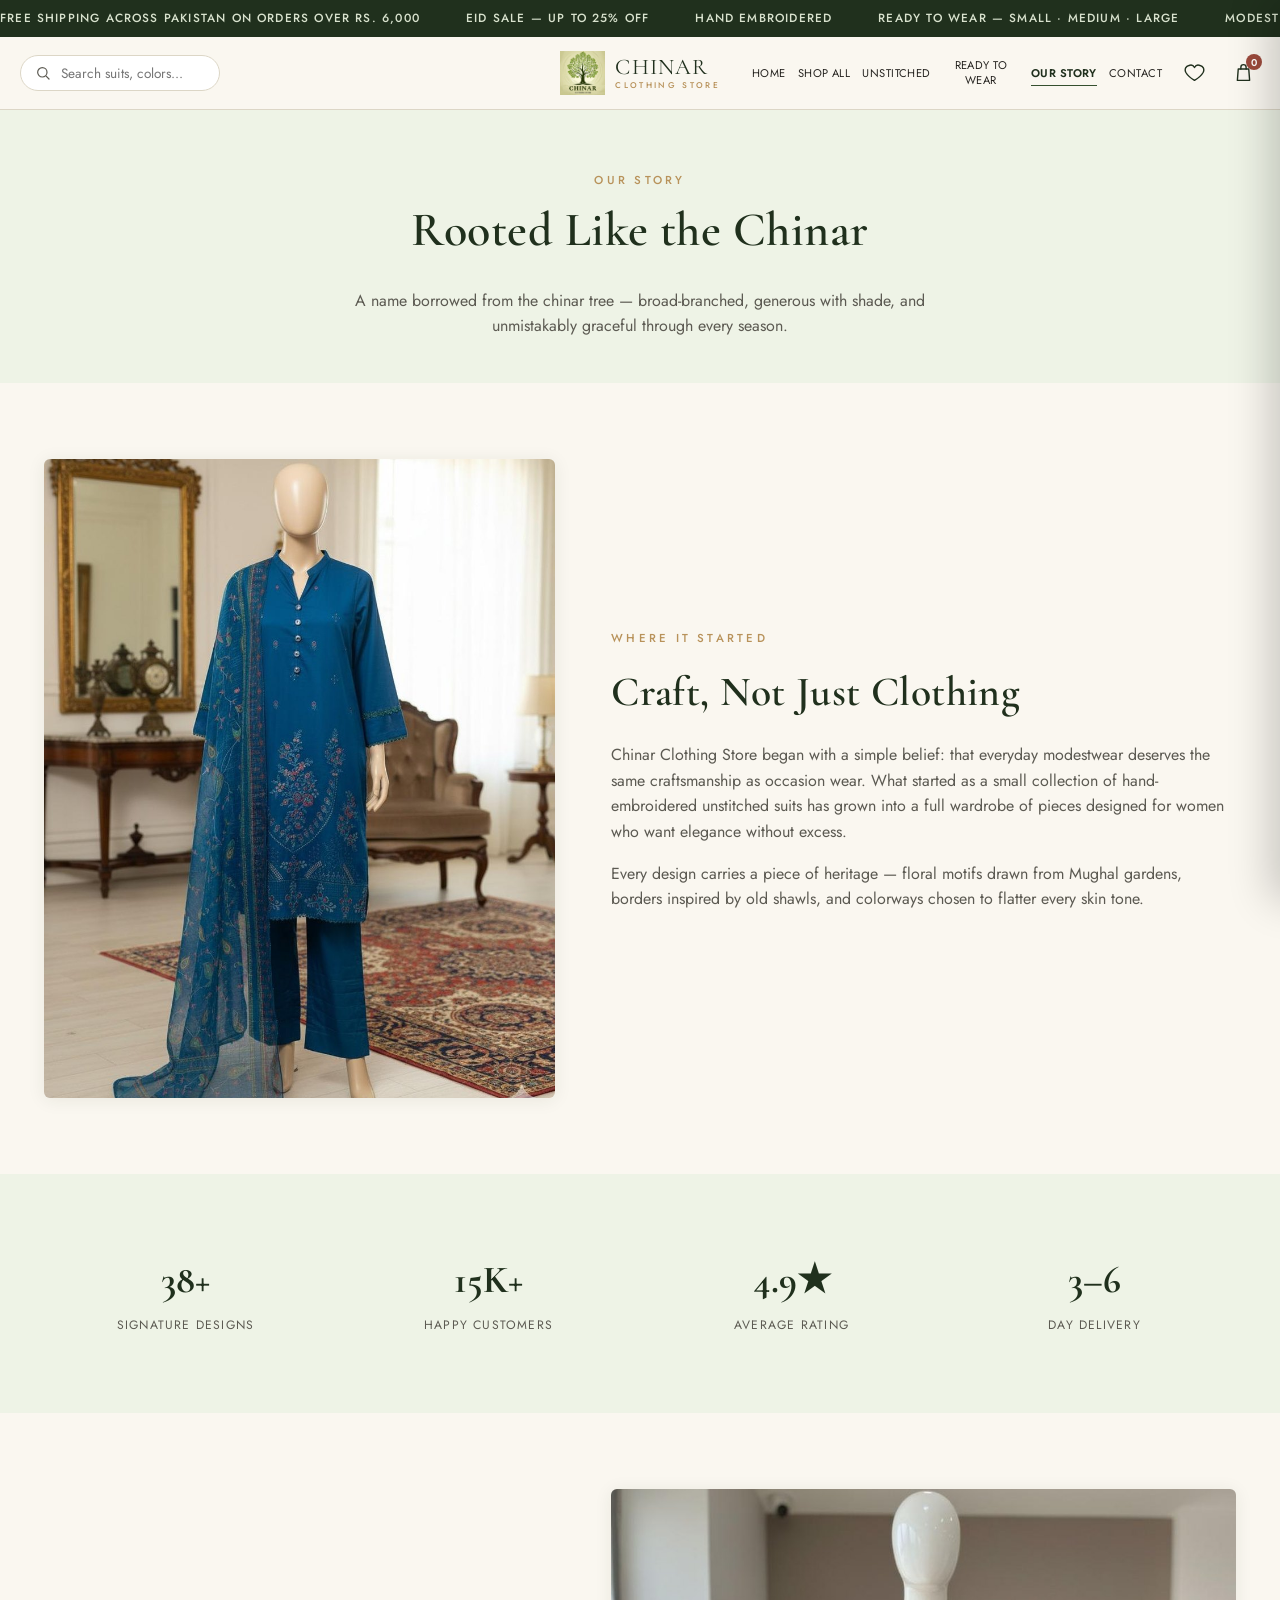
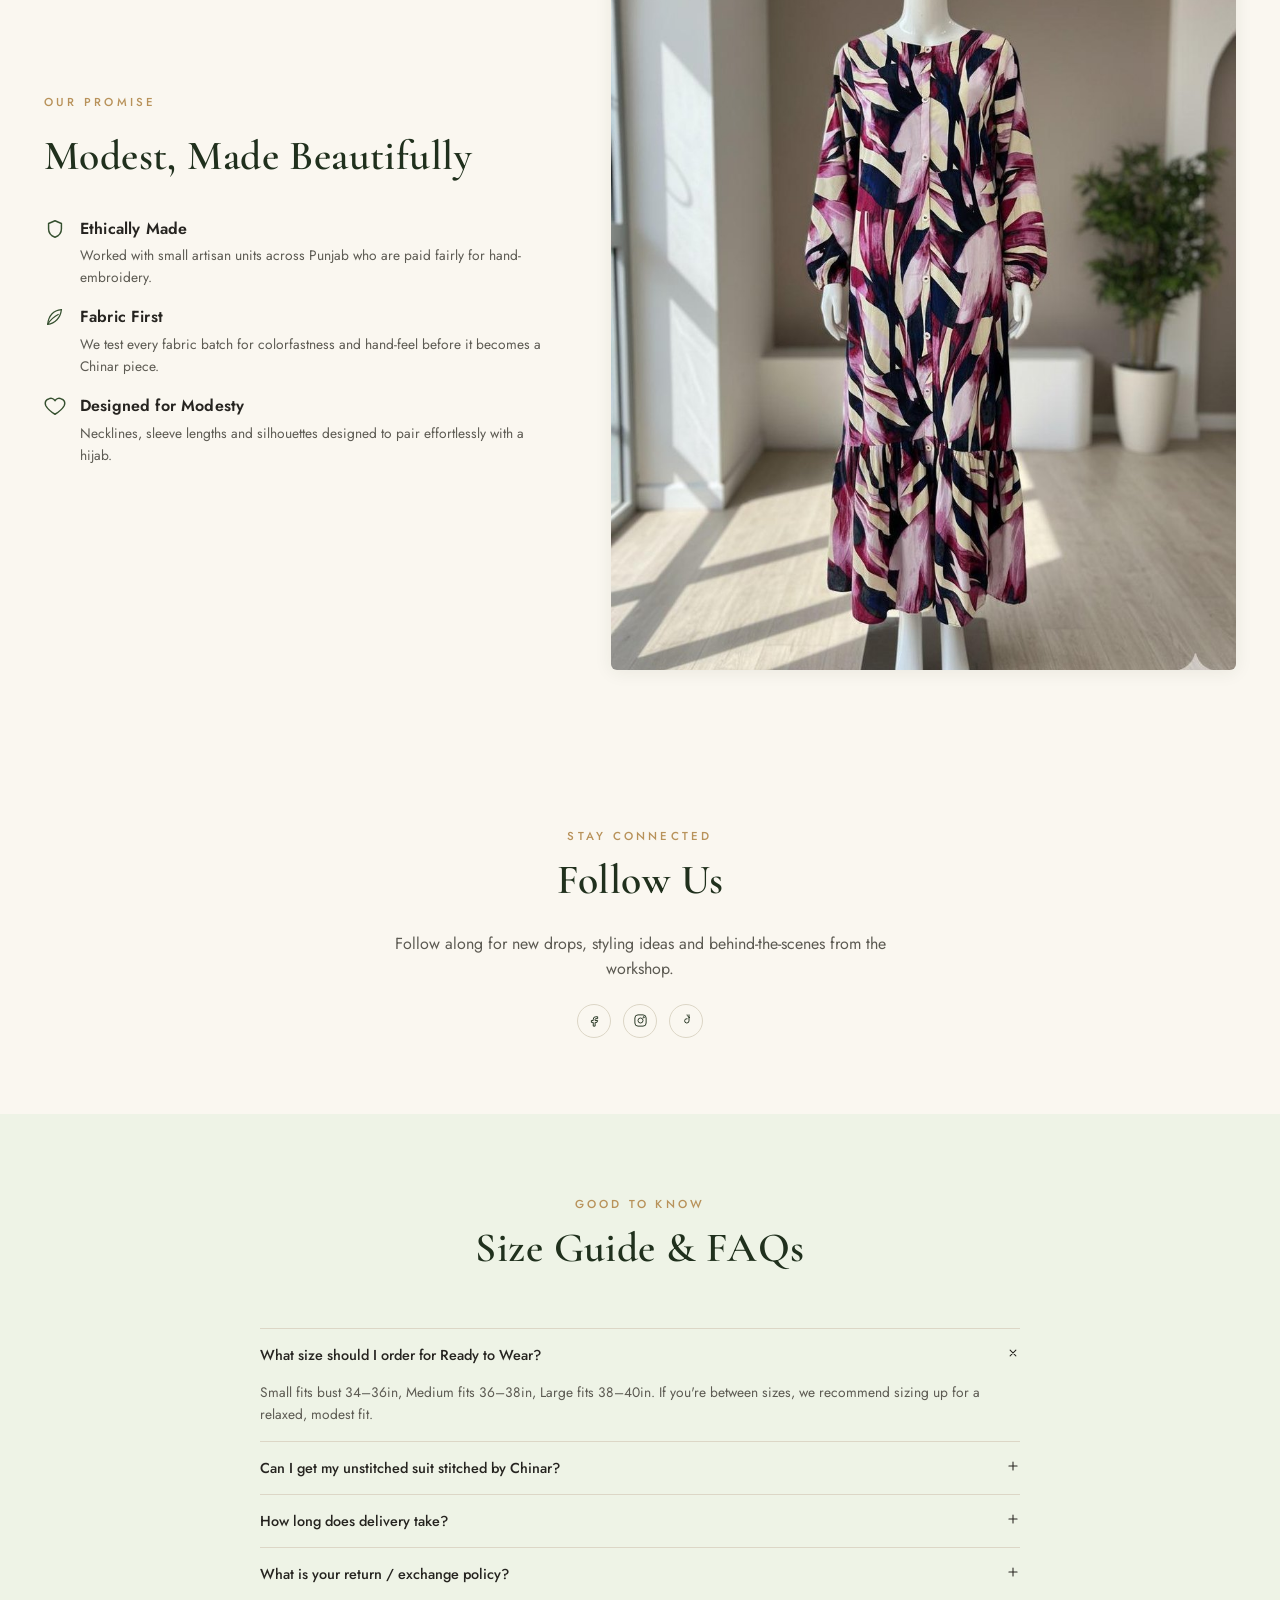
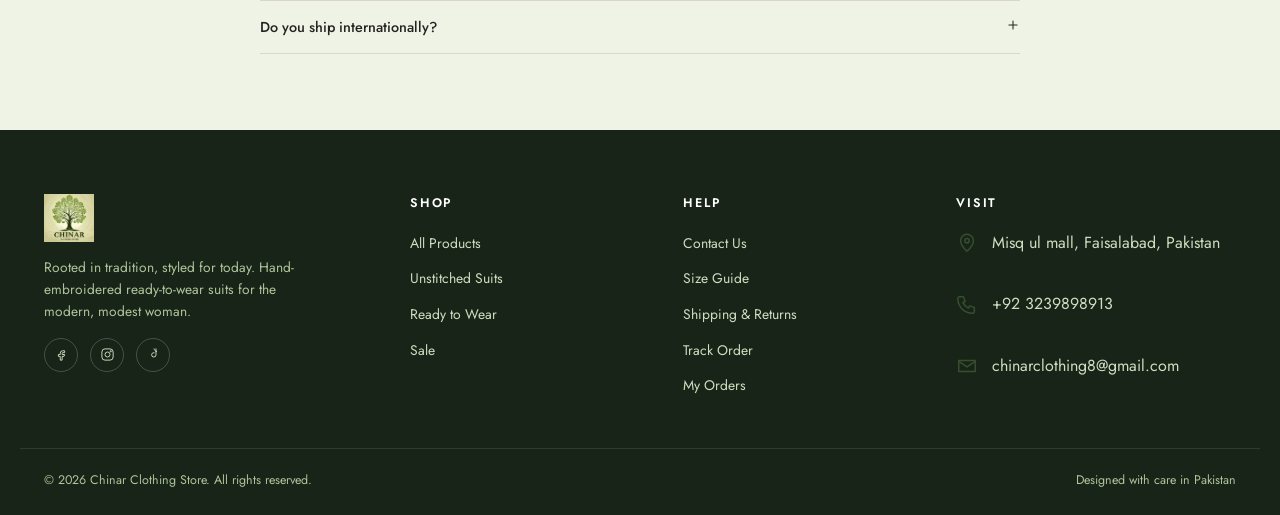
==== commit e3b8eef8: "Added social links" ====
--- a/about.html
+++ b/about.html
@@ -67,9 +67,9 @@
       <h2 class="section-title">Follow Us</h2>
       <p style="max-width:520px;margin:0 auto 22px;color:var(--ink-soft);">Follow along for new drops, styling ideas and behind-the-scenes from the workshop.</p>
       <div class="social-row social-row--light" style="justify-content:center;margin-top:0;">
-        <a href="#" aria-label="Facebook" target="_blank" rel="noopener"><svg viewBox="0 0 24 24" fill="none" stroke="currentColor" stroke-width="1.5"><path d="M14 9h3V6h-3a4 4 0 0 0-4 4v2H7v3h3v6h3v-6h3l1-3h-4v-2a1 1 0 0 1 1-1Z"/></svg></a>
-        <a href="#" aria-label="Instagram" target="_blank" rel="noopener"><svg viewBox="0 0 24 24" fill="none" stroke="currentColor" stroke-width="1.5"><rect x="3" y="3" width="18" height="18" rx="5"/><circle cx="12" cy="12" r="4"/><circle cx="17.2" cy="6.8" r="1"/></svg></a>
-        <a href="#" aria-label="TikTok" target="_blank" rel="noopener"><svg viewBox="0 0 24 24" fill="none" stroke="currentColor" stroke-width="1.5" stroke-linecap="round" stroke-linejoin="round"><path d="M16 3v9.5a3.5 3.5 0 1 1-3-3.46"/><path d="M13 3c.3 2.2 1.8 3.9 4 4.2"/></svg></a>
+       <a href="https://www.facebook.com/chinarclothing" aria-label="Facebook" target="_blank" rel="noopener"><svg viewBox="0 0 24 24" fill="none" stroke="currentColor" stroke-width="1.5"><path d="M14 9h3V6h-3a4 4 0 0 0-4 4v2H7v3h3v6h3v-6h3l1-3h-4v-2a1 1 0 0 1 1-1Z"/></svg></a>
+        <a href="https://www.instagram.com/chinar.clothing" aria-label="Instagram" target="_blank" rel="noopener"><svg viewBox="0 0 24 24" fill="none" stroke="currentColor" stroke-width="1.5"><rect x="3" y="3" width="18" height="18" rx="5"/><circle cx="12" cy="12" r="4"/><circle cx="17.2" cy="6.8" r="1"/></svg></a>
+        <a href="https://www.tiktok.com/@chinarofficial8" aria-label="TikTok" target="_blank" rel="noopener"><svg viewBox="0 0 24 24" fill="none" stroke="currentColor" stroke-width="1.5" stroke-linecap="round" stroke-linejoin="round"><path d="M16 3v9.5a3.5 3.5 0 1 1-3-3.46"/><path d="M13 3c.3 2.2 1.8 3.9 4 4.2"/></svg></a>
       </div>
     </div>
   </section>
